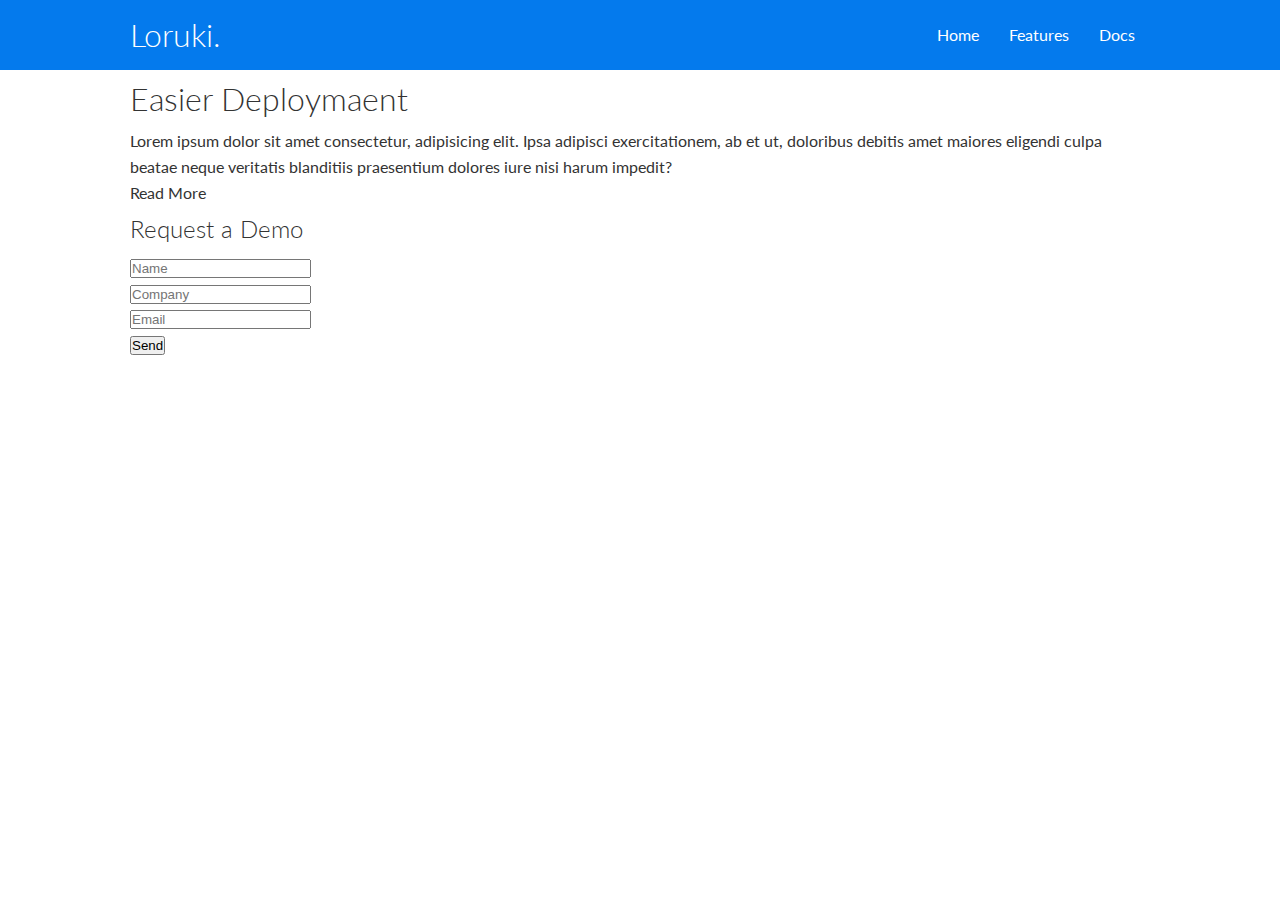
==== index.html @ 9734c360 "Initial commit" ====
<!DOCTYPE html>
<html lang="en">

<head>
    <meta charset="UTF-8">
    <meta name="viewport" content="width=device-width, initial-scale=1.0">
    <link rel="stylesheet" href="https://cdnjs.cloudflare.com/ajax/libs/font-awesome/5.15.2/css/all.min.css" integrity="sha512-HK5fgLBL+xu6dm/Ii3z4xhlSUyZgTT9tuc/hSrtw6uzJOvgRr2a9jyxxT1ely+B+xFAmJKVSTbpM/CuL7qxO8w==" crossorigin="anonymous" />
    <link rel="stylesheet" href="css/style.css">
    <title>Loruki ¦ Cloud Hosting For Everyone</title>
</head>

<body>
    <!--Navbar-->
    <div class="navbar">
        <div class="container flex">
            <h1 class="logo">Loruki.</h1>
            <nav>
                <ul>
                    <li><a href="index.html">Home</a></li>
                    <li><a href="features.html">Features</a></li>
                    <li><a href="docs.html">Docs</a></li>
                </ul>
            </nav>
        </div>
    </div>

    <!--Showcase-->
    <section class="showcase">
        <div class="container grid">
            <div class="showcase-text">
                <h1>Easier Deploymaent</h1>
                <p>Lorem ipsum dolor sit amet consectetur, adipisicing elit. Ipsa adipisci exercitationem, ab et ut, doloribus debitis amet maiores eligendi culpa beatae neque veritatis blanditiis praesentium dolores iure nisi harum impedit?</p>
                <a href="features.html" class="btn btn-outline">Read More</a>
            </div>

            <div class="showcase-form card">
                <h2>Request a Demo</h2>
                <form>
                    <div class="form-control">
                        <input type="text" name="name" placeholder="Name" required>
                    </div>
                    <div class="form-control">
                        <input type="text" name="company" placeholder="Company" required>
                    </div>
                    <div class="form-control">
                        <input type="email" name="email" placeholder="Email" required>
                    </div>
                    <input type="submit" class="btn btn-primary" value="Send">
                </form>
            </div>

        </div>

    </section>

</body>

</html>
---- css/style.css ----
@import url('https://fonts.googleapis.com/css2?family=Lato:wght@300&family=Roboto&display=swap');
* {
    box-sizing: border-box;
    padding: 0;
    margin: 0;
}

body {
    font-family: 'Lato', sans-serif;
    color: #333;
    line-height: 1.6;
}

ul {
    list-style-type: none;
}

a {
    text-decoration: none;
    color: #333;
}

h1,
h2 {
    font-weight: 300;
    line-height: 1.2;
    margin: 10px 0;
}

img {
    width: 100%;
}

.navbar {
    background-color: #047aed;
    color: #fff;
    height: 70px;
}

.navbar ul {
    display: flex;
}

.navbar a {
    color: #fff;
    padding: 10px;
    margin: 0 5px;
}

.navbar a:hover {
    border-bottom: 2px #fff solid;
}

.navbar .flex {
    justify-content: space-between;
}

.container {
    max-width: 1100px;
    margin: 0 auto;
    overflow: auto;
    padding: 0 40px;
}

.flex {
    display: flex;
    justify-content: center;
    align-items: center;
    height: 100%;
}
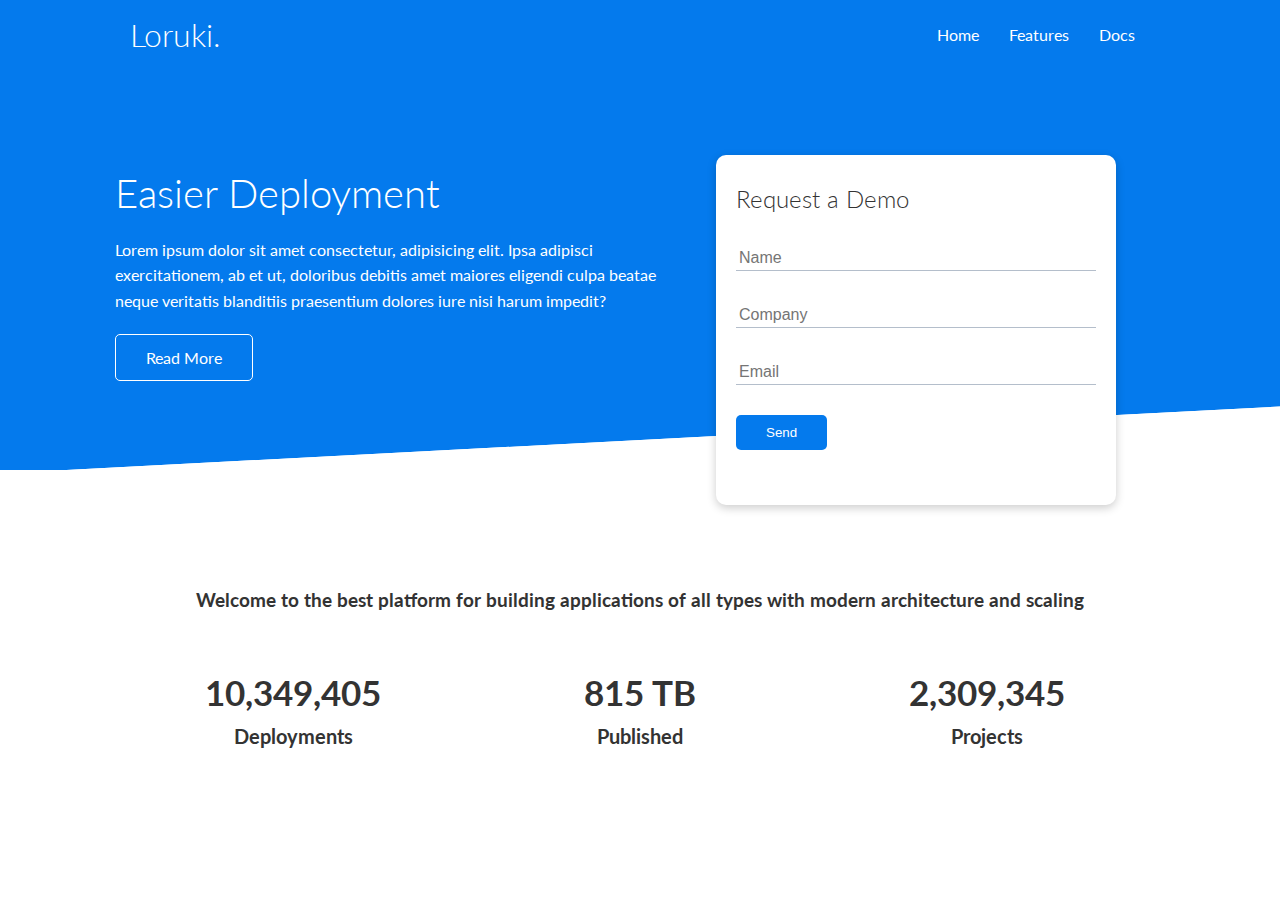
==== commit 444c0d9d: "added stats section" ====
--- a/index.html
+++ b/index.html
@@ -6,6 +6,7 @@
     <meta name="viewport" content="width=device-width, initial-scale=1.0">
     <link rel="stylesheet" href="https://cdnjs.cloudflare.com/ajax/libs/font-awesome/5.15.2/css/all.min.css" integrity="sha512-HK5fgLBL+xu6dm/Ii3z4xhlSUyZgTT9tuc/hSrtw6uzJOvgRr2a9jyxxT1ely+B+xFAmJKVSTbpM/CuL7qxO8w==" crossorigin="anonymous" />
     <link rel="stylesheet" href="css/style.css">
+    <link rel="stylesheet" href="css/utilities.css">
     <title>Loruki ¦ Cloud Hosting For Everyone</title>
 </head>
 
@@ -28,7 +29,7 @@
     <section class="showcase">
         <div class="container grid">
             <div class="showcase-text">
-                <h1>Easier Deploymaent</h1>
+                <h1>Easier Deployment</h1>
                 <p>Lorem ipsum dolor sit amet consectetur, adipisicing elit. Ipsa adipisci exercitationem, ab et ut, doloribus debitis amet maiores eligendi culpa beatae neque veritatis blanditiis praesentium dolores iure nisi harum impedit?</p>
                 <a href="features.html" class="btn btn-outline">Read More</a>
             </div>
@@ -53,6 +54,35 @@
 
     </section>
 
+    <!--Stats-->
+
+    <section class="stats">
+        <div class="container">
+            <h3 class="stats-heading text-center my-1">
+                Welcome to the best platform for building applications of all types with modern architecture and scaling
+            </h3>
+            <div class="grid grid-3 text-center my-4">
+                <div>
+                    <i class="fas fa-server fa-3x"></i>
+                    <h3>10,349,405</h3>
+                    <p class="text-secondary">Deployments</p>
+                </div>
+                <div>
+                    <i class="fas fa-upload fa-3x"></i>
+                    <h3>815 TB</h3>
+                    <p class="text-secondary">Published</p>
+                </div>
+                <div>
+                    <i class="fas fa-project-diagram fa-3x"></i>
+                    <h3>2,309,345</h3>
+                    <p class="text-secondary">Projects</p>
+                </div>
+            </div>
+
+
+        </div>
+    </section>
+
 </body>
 
 </html>--- a/css/style.css
+++ b/css/style.css
@@ -3,6 +3,10 @@
     box-sizing: border-box;
     padding: 0;
     margin: 0;
+}
+
+:root {
+    --primary-color: #047aed;
 }
 
 body {
@@ -31,8 +35,11 @@
     width: 100%;
 }
 
+
+/*Navbar*/
+
 .navbar {
-    background-color: #047aed;
+    background-color: var(--primary-color);
     color: #fff;
     height: 70px;
 }
@@ -55,16 +62,88 @@
     justify-content: space-between;
 }
 
-.container {
-    max-width: 1100px;
-    margin: 0 auto;
-    overflow: auto;
-    padding: 0 40px;
+
+/*ShowCase*/
+
+.showcase {
+    height: 400px;
+    background-color: var(--primary-color);
+    color: #fff;
+    position: relative;
 }
 
-.flex {
-    display: flex;
-    justify-content: center;
-    align-items: center;
-    height: 100%;
+.showcase h1 {
+    font-size: 40px;
+}
+
+.showcase p {
+    margin: 20px 0;
+}
+
+.showcase .grid {
+    grid-template-columns: 55% 45%;
+    gap: 30px;
+    overflow: visible;
+}
+
+.showcase-form {
+    position: relative;
+    top: 60px;
+    height: 350px;
+    width: 400px;
+    padding: 40px;
+    z-index: 100;
+}
+
+.showcase-form .form-control {
+    margin: 30px 0;
+}
+
+.showcase-form input[type="text"],
+.showcase-form input[type="email"] {
+    border: none;
+    border-bottom: 1px solid #b4becb;
+    width: 100%;
+    padding: 3px;
+    font-size: 16px;
+}
+
+.showcase-form input:focus {
+    outline: none;
+}
+
+.showcase::before,
+.showcase::after {
+    content: '';
+    position: absolute;
+    height: 100px;
+    bottom: -70px;
+    right: 0;
+    left: 0;
+    background: #fff;
+    transform: skewY(-3deg);
+    -webkit-transform: skewY(-3deg);
+    -moz-transform: skewY(-3deg);
+    -ms-transform: skewY(-3deg);
+}
+
+
+/* Stats */
+
+.stats {
+    padding-top: 100px;
+}
+
+.stats-heading h3 {
+    max-width: 500px;
+    margin: auto;
+}
+
+.stats .grid h3 {
+    font-size: 35px;
+}
+
+.stats .grid p {
+    font-size: 20px;
+    font-weight: bold;
 }--- a/css/utilities.css
+++ b/css/utilities.css
@@ -0,0 +1,146 @@
+/*Utilities*/
+
+.container {
+    max-width: 1100px;
+    margin: 0 auto;
+    overflow: auto;
+    padding: 0 40px;
+}
+
+.flex {
+    display: flex;
+    justify-content: center;
+    align-items: center;
+    height: 100%;
+}
+
+.grid {
+    display: grid;
+    grid-template-columns: repeat(2, 1fr);
+    gap: 20px;
+    height: 100%;
+    justify-content: center;
+    align-items: center;
+}
+
+.grid-3 {
+    grid-template-columns: repeat(3, 1fr);
+}
+
+.card {
+    background-color: #fff;
+    color: #333;
+    border-radius: 10px;
+    box-shadow: 0 3px 10px rgba(0, 0, 0, 0.2);
+    padding: 20px;
+    margin: 10px;
+}
+
+.btn {
+    display: inline-block;
+    padding: 10px 30px;
+    cursor: pointer;
+    background-color: var(--primary-color);
+    color: #fff;
+    border-radius: 5px;
+    border: none;
+}
+
+.btn:hover {
+    transform: scale(.9);
+}
+
+.btn-outline {
+    background-color: transparent;
+    border: 1px #fff solid;
+}
+
+.text-center {
+    text-align: center;
+}
+
+
+/* Margins */
+
+.my-1 {
+    margin: 1rem 0;
+}
+
+.my-2 {
+    margin: 1.5rem 0;
+}
+
+.my-3 {
+    margin: 2rem 0;
+}
+
+.my-4 {
+    margin: 3rem 0;
+}
+
+.my-5 {
+    margin: 4rem 0;
+}
+
+.m-1 {
+    margin: 1rem;
+}
+
+.m-2 {
+    margin: 1.5rem;
+}
+
+.m-3 {
+    margin: 2rem;
+}
+
+.m-4 {
+    margin: 3rem;
+}
+
+.m-5 {
+    margin: 4rem;
+}
+
+
+/* Paddings */
+
+.py-1 {
+    padding: 1rem 0;
+}
+
+.py-2 {
+    padding: 1.5rem 0;
+}
+
+.py-3 {
+    padding: 2rem 0;
+}
+
+.py-4 {
+    padding: 3rem 0;
+}
+
+.py-5 {
+    padding: 4rem 0;
+}
+
+.p-1 {
+    padding: 1rem;
+}
+
+.p-2 {
+    padding: 1.5rem;
+}
+
+.p-3 {
+    padding: 2rem;
+}
+
+.p-4 {
+    padding: 3rem;
+}
+
+.p-5 {
+    padding: 4rem;
+}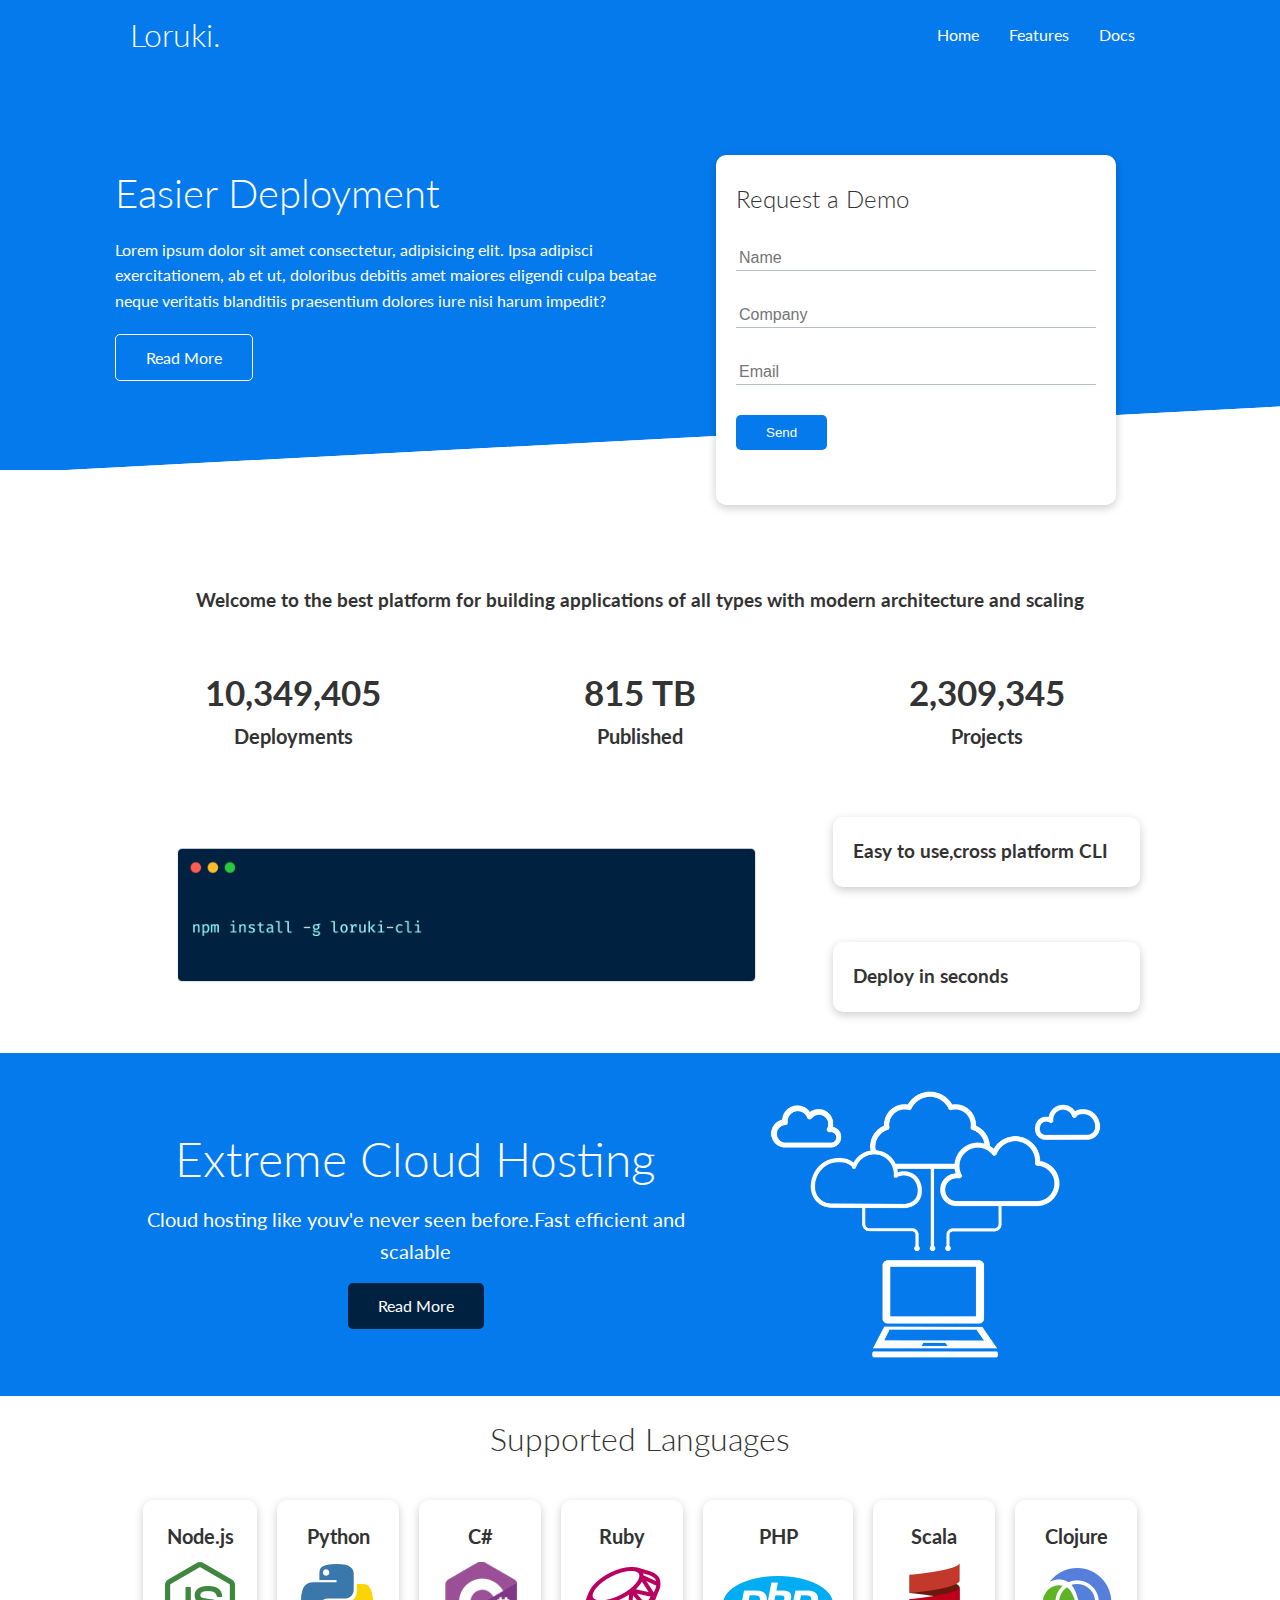
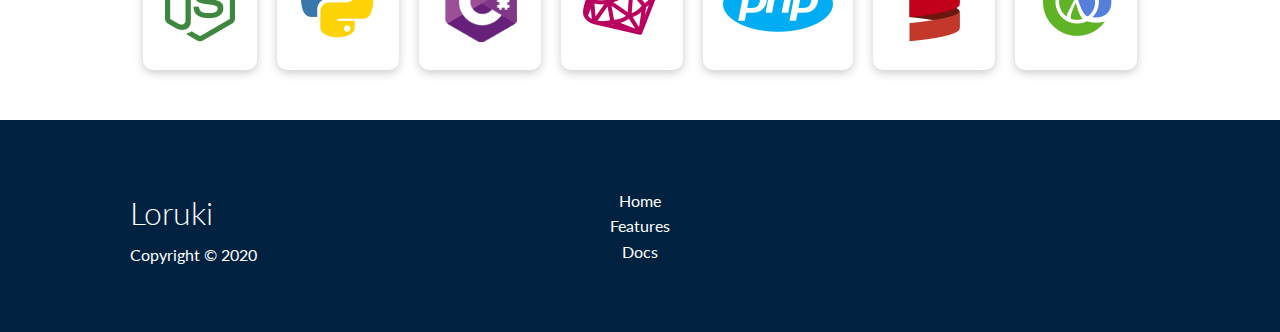
==== commit 70927a6a: "home page complete" ====
--- a/index.html
+++ b/index.html
@@ -83,6 +83,90 @@
         </div>
     </section>
 
+    <!-- Cli -->
+    <section class="cli">
+        <div class="container grid">
+            <img src="images/cli.png" alt="cli">
+            <div class="card">
+                <h3>Easy to use,cross platform CLI </h3>
+            </div>
+            <div class="card">
+                <h3>Deploy in seconds</h3>
+            </div>
+        </div>
+    </section>
+
+    <!-- Cloud-->
+    <section class="cloud bg-primary my-2 py-2">
+        <div class="container grid">
+            <div class="text-center">
+                <h2 class="lg">Extreme Cloud Hosting</h2>
+                <p class="lead my-1">Cloud hosting like youv'e never seen before.Fast efficient and scalable</p>
+                <a href="features.html" class="btn btn-dark">Read More</a>
+            </div>
+
+            <img src="images/cloud.png" alt="" srcset="">
+
+        </div>
+    </section>
+
+    <section class="languages">
+        <h2 class="md text-center my-2">
+            Supported Languages
+        </h2>
+        <div class="container flex">
+            <div class="card">
+                <h4>Node.js</h4>
+                <img src="images/logos/node.png" alt="" srcset="">
+            </div>
+            <div class="card">
+                <h4>Python</h4>
+                <img src="images/logos/python.png" alt="" srcset="">
+            </div>
+            <div class="card">
+                <h4>C#</h4>
+                <img src="images/logos/csharp.png" alt="" srcset="">
+            </div>
+            <div class="card">
+                <h4>Ruby</h4>
+                <img src="images/logos/ruby.png" alt="" srcset="">
+            </div>
+            <div class="card">
+                <h4>PHP</h4>
+                <img src="images/logos/php.png" alt="" srcset="">
+            </div>
+            <div class="card">
+                <h4>Scala</h4>
+                <img src="images/logos/scala.png" alt="" srcset="">
+            </div>
+            <div class="card">
+                <h4>Clojure</h4>
+                <img src="images/logos/clojure.png" alt="" srcset="">
+            </div>
+        </div>
+    </section>
+    <footer class="footer bg-dark py-5">
+        <div class="container grid grid-3">
+            <div class="div">
+                <h1>Loruki</h1>
+                <p>Copyright &copy; 2020</p>
+            </div>
+            <nav>
+                <ul class="text-center">
+                    <li><a href="index.html">Home</a></li>
+                    <li><a href="freatures.html">Features</a></li>
+                    <li><a href="docs.html">Docs</a></li>
+                </ul>
+            </nav>
+            <div class="social" class="text-center">
+                <a href="#"><i class="fab fa-github fa-2x"></i></a>
+                <a href="#"><i class="fab fa-facebook fa-2x"></i></a>
+                <a href="#"><i class="fab fa-instagram fa-2x"></i></a>
+                <a href="#"><i class="fab fa-twitter fa-2x"></i></a>
+            </div>
+        </div>
+    </footer>
+
 </body>
 
 </html>--- a/css/style.css
+++ b/css/style.css
@@ -7,6 +7,9 @@
 
 :root {
     --primary-color: #047aed;
+    --secondary-color: #1c3fa8;
+    --dark-color: #002240;
+    --light-color: #f4f4f4;
 }
 
 body {
@@ -146,4 +149,115 @@
 .stats .grid p {
     font-size: 20px;
     font-weight: bold;
+}
+
+
+/* CLI */
+
+.cli .grid {
+    grid-template-columns: repeat(3, 1fr);
+    grid-template-rows: repeat(2, 1fr);
+}
+
+.cli .grid>*:first-child {
+    grid-column: 1/span 2;
+    grid-row: 1/span 2;
+}
+
+
+/* Cloud */
+
+.cloud .grid {
+    grid-template-columns: 4fr 3fr;
+}
+
+
+/* Languages */
+
+.languages .card {
+    text-align: center;
+    margin: 18px 10px 40px;
+    transition: 0.2s ease-in;
+}
+
+.languages .flex {
+    flex-wrap: wrap;
+}
+
+.languages,
+.card h4 {
+    font-size: 20px;
+    margin-bottom: 10px;
+}
+
+.languages .card:hover {
+    transform: translateY(-15px);
+}
+
+
+/* Footer */
+
+.footer .social a {
+    margin: 0 10px;
+}
+
+.footer ul a:hover {
+    border-bottom: 2px solid #fff;
+}
+
+.footer .social i:hover {
+    transform: scale(1.2);
+}
+
+
+/* Media Queries */
+
+
+/* Tablets and under */
+
+@media (max-width:943px) {
+    .grid,
+    .showcase .grid,
+    .stats .grid,
+    .cli .grid,
+    .cloud .grid {
+        grid-template-columns: 1fr;
+        grid-template-rows: 1fr;
+    }
+    .showcase {
+        height: auto;
+    }
+    .showcase-text {
+        text-align: center;
+        margin-top: 40px;
+    }
+    .showcase-form {
+        justify-self: center;
+        margin: auto;
+    }
+    .cli .grid>*:first-child {
+        grid-row: 1;
+        grid-column: 1;
+    }
+    .footer .social a {
+        margin: 0 5px;
+    }
+    .cli .card {
+        text-align: center;
+    }
+}
+
+
+/* Moblie */
+
+@media (max-width:500px) {
+    .navbar {
+        height: 110px;
+    }
+    .navbar .flex {
+        flex-direction: column;
+    }
+    .navbar nav {
+        background: rgba(0, 0, 0, 0.2);
+    }
 }--- a/css/utilities.css
+++ b/css/utilities.css
@@ -60,6 +60,65 @@
 }
 
 
+/* Backrounds and coloured buttons */
+
+.bg-primary,
+.btn-primary {
+    background-color: var(--primary-color);
+    color: #fff;
+}
+
+.bg-secondary,
+.btn-secondary {
+    background-color: var(--secondary-color);
+    color: #fff;
+}
+
+.bg-dark,
+.btn-dark {
+    background-color: var(--dark-color);
+    color: #fff;
+}
+
+.bg-light,
+.btn-light {
+    background-color: var(--light-color);
+    color: #333;
+}
+
+.bg-primary a,
+.btn-primary a,
+.bg-secondary a,
+.btn-secondary a,
+.bg-dark a,
+.btn-dark a {
+    color: #fff;
+}
+
+
+/* Text sizes */
+
+.lead {
+    font-size: 20px;
+}
+
+.sm {
+    font-size: 1rem;
+}
+
+.md {
+    font-size: 2rem;
+}
+
+.lg {
+    font-size: 3rem;
+}
+
+.xl {
+    font-size: 4rem;
+}
+
+
 /* Margins */
 
 .my-1 {
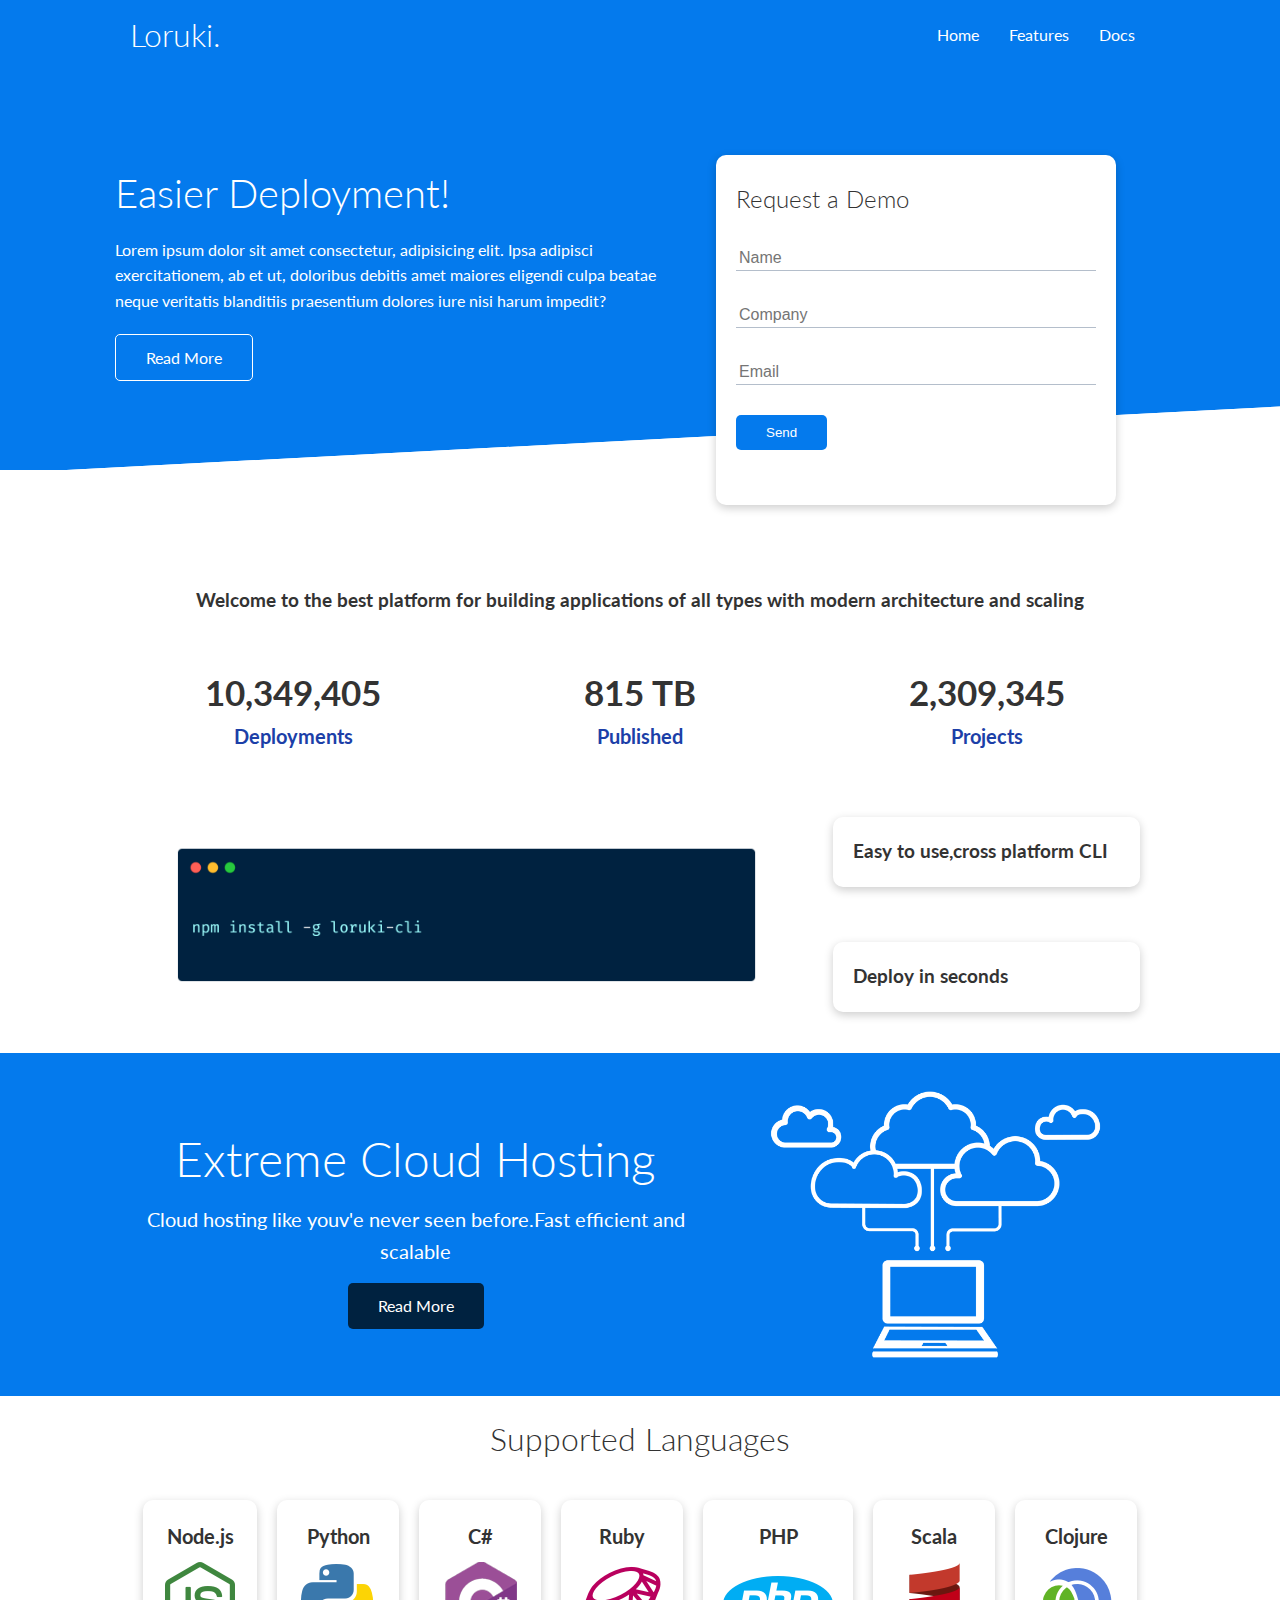
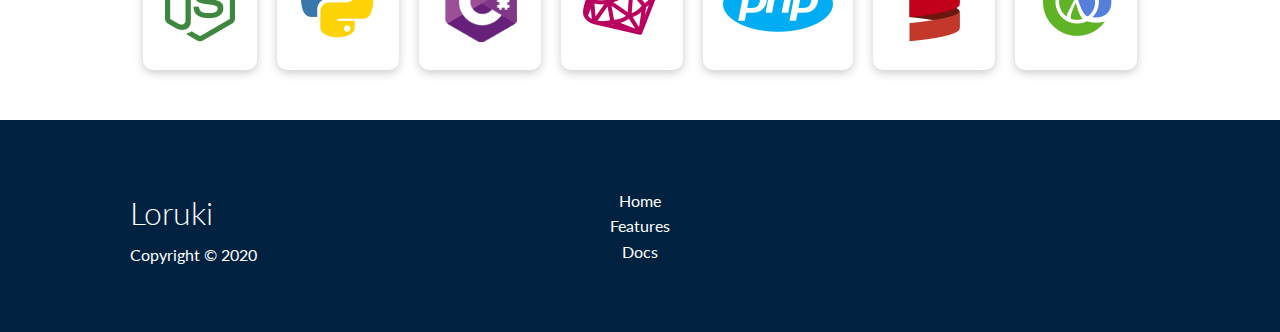
==== commit 4856529c: "fd" ====
--- a/index.html
+++ b/index.html
@@ -2,11 +2,11 @@
 <html lang="en">
 
 <head>
-    <meta charset="UTF-8">
-    <meta name="viewport" content="width=device-width, initial-scale=1.0">
+    <meta charset="UTF-8" />
+    <meta name="viewport" content="width=device-width, initial-scale=1.0" />
     <link rel="stylesheet" href="https://cdnjs.cloudflare.com/ajax/libs/font-awesome/5.15.2/css/all.min.css" integrity="sha512-HK5fgLBL+xu6dm/Ii3z4xhlSUyZgTT9tuc/hSrtw6uzJOvgRr2a9jyxxT1ely+B+xFAmJKVSTbpM/CuL7qxO8w==" crossorigin="anonymous" />
-    <link rel="stylesheet" href="css/style.css">
-    <link rel="stylesheet" href="css/utilities.css">
+    <link rel="stylesheet" href="css/style.css" />
+    <link rel="stylesheet" href="css/utilities.css" />
     <title>Loruki ¦ Cloud Hosting For Everyone</title>
 </head>
 
@@ -29,8 +29,10 @@
     <section class="showcase">
         <div class="container grid">
             <div class="showcase-text">
-                <h1>Easier Deployment</h1>
-                <p>Lorem ipsum dolor sit amet consectetur, adipisicing elit. Ipsa adipisci exercitationem, ab et ut, doloribus debitis amet maiores eligendi culpa beatae neque veritatis blanditiis praesentium dolores iure nisi harum impedit?</p>
+                <h1>Easier Deployment!</h1>
+                <p>
+                    Lorem ipsum dolor sit amet consectetur, adipisicing elit. Ipsa adipisci exercitationem, ab et ut, doloribus debitis amet maiores eligendi culpa beatae neque veritatis blanditiis praesentium dolores iure nisi harum impedit?
+                </p>
                 <a href="features.html" class="btn btn-outline">Read More</a>
             </div>
 
@@ -38,20 +40,18 @@
                 <h2>Request a Demo</h2>
                 <form>
                     <div class="form-control">
-                        <input type="text" name="name" placeholder="Name" required>
+                        <input type="text" name="name" placeholder="Name" required />
                     </div>
                     <div class="form-control">
-                        <input type="text" name="company" placeholder="Company" required>
+                        <input type="text" name="company" placeholder="Company" required />
                     </div>
                     <div class="form-control">
-                        <input type="email" name="email" placeholder="Email" required>
+                        <input type="email" name="email" placeholder="Email" required />
                     </div>
-                    <input type="submit" class="btn btn-primary" value="Send">
+                    <input type="submit" class="btn btn-primary" value="Send" />
                 </form>
             </div>
-
         </div>
-
     </section>
 
     <!--Stats-->
@@ -78,17 +78,15 @@
                     <p class="text-secondary">Projects</p>
                 </div>
             </div>
-
-
         </div>
     </section>
 
     <!-- Cli -->
     <section class="cli">
         <div class="container grid">
-            <img src="images/cli.png" alt="cli">
+            <img src="images/cli.png" alt="cli" />
             <div class="card">
-                <h3>Easy to use,cross platform CLI </h3>
+                <h3>Easy to use,cross platform CLI</h3>
             </div>
             <div class="card">
                 <h3>Deploy in seconds</h3>
@@ -101,47 +99,46 @@
         <div class="container grid">
             <div class="text-center">
                 <h2 class="lg">Extreme Cloud Hosting</h2>
-                <p class="lead my-1">Cloud hosting like youv'e never seen before.Fast efficient and scalable</p>
+                <p class="lead my-1">
+                    Cloud hosting like youv'e never seen before.Fast efficient and scalable
+                </p>
                 <a href="features.html" class="btn btn-dark">Read More</a>
             </div>
 
-            <img src="images/cloud.png" alt="" srcset="">
-
+            <img src="images/cloud.png" alt="" srcset="" />
         </div>
     </section>
 
     <section class="languages">
-        <h2 class="md text-center my-2">
-            Supported Languages
-        </h2>
+        <h2 class="md text-center my-2">Supported Languages</h2>
         <div class="container flex">
             <div class="card">
                 <h4>Node.js</h4>
-                <img src="images/logos/node.png" alt="" srcset="">
+                <img src="images/logos/node.png" alt="" srcset="" />
             </div>
             <div class="card">
                 <h4>Python</h4>
-                <img src="images/logos/python.png" alt="" srcset="">
+                <img src="images/logos/python.png" alt="" srcset="" />
             </div>
             <div class="card">
                 <h4>C#</h4>
-                <img src="images/logos/csharp.png" alt="" srcset="">
+                <img src="images/logos/csharp.png" alt="" srcset="" />
             </div>
             <div class="card">
                 <h4>Ruby</h4>
-                <img src="images/logos/ruby.png" alt="" srcset="">
+                <img src="images/logos/ruby.png" alt="" srcset="" />
             </div>
             <div class="card">
                 <h4>PHP</h4>
-                <img src="images/logos/php.png" alt="" srcset="">
+                <img src="images/logos/php.png" alt="" srcset="" />
             </div>
             <div class="card">
                 <h4>Scala</h4>
-                <img src="images/logos/scala.png" alt="" srcset="">
+                <img src="images/logos/scala.png" alt="" srcset="" />
             </div>
             <div class="card">
                 <h4>Clojure</h4>
-                <img src="images/logos/clojure.png" alt="" srcset="">
+                <img src="images/logos/clojure.png" alt="" srcset="" />
             </div>
         </div>
     </section>
@@ -166,7 +163,6 @@
             </div>
         </div>
     </footer>
-
 </body>
 
 </html>--- a/css/style.css
+++ b/css/style.css
@@ -10,6 +10,8 @@
     --secondary-color: #1c3fa8;
     --dark-color: #002240;
     --light-color: #f4f4f4;
+    --success-color: #5cb85c;
+    --error-color: #d9534f;
 }
 
 body {
@@ -195,6 +197,73 @@
 }
 
 
+/* Features */
+
+.features-head img,
+.docs-head img {
+    width: 200px;
+    justify-self: flex-end;
+}
+
+.features-sub-head img {
+    width: 300px;
+    justify-self: flex-end;
+}
+
+.features-main .card>i {
+    margin-right: 20px;
+}
+
+.features-main .grid {
+    padding: 30px;
+}
+
+.features-main .grid {
+    grid-template-columns: repeat(3, 1fr);
+    grid-template-rows: repeat(3, 1fr);
+}
+
+.features-main .grid>*:first-child {
+    grid-column: 1/span 3;
+    grid-row: 1/span 1;
+}
+
+.features-main .grid>*:nth-of-type(2) {
+    grid-column: 1/span 2;
+    grid-row: 2/span 1;
+}
+
+
+/* Docs */
+
+.docs-main {
+    margin: 20px 0;
+}
+
+.docs-main .grid {
+    grid-template-columns: 1fr 2fr;
+    align-items: flex-start;
+}
+
+.docs-main nav li {
+    font-size: 17px;
+    padding-bottom: 5px;
+    margin-bottom: 5px;
+    border-bottom: 1px solid #ccc;
+}
+
+.docs-main a:hover {
+    font-weight: bold;
+}
+
+code,
+pre {
+    background-color: #333;
+    color: #fff;
+    padding: 10px 10px;
+}
+
+
 /* Footer */
 
 .footer .social a {
@@ -215,12 +284,14 @@
 
 /* Tablets and under */
 
-@media (max-width:943px) {
+@media (max-width:768px) {
     .grid,
     .showcase .grid,
     .stats .grid,
     .cli .grid,
-    .cloud .grid {
+    .cloud .grid,
+    .features-main .grid,
+    .docs-main .grid {
         grid-template-columns: 1fr;
         grid-template-rows: 1fr;
     }
@@ -245,6 +316,16 @@
     .cli .card {
         text-align: center;
     }
+    .features-head,
+    .features-sub-head,
+    .docs-head {
+        text-align: center;
+    }
+    .features-head img,
+    .features-sub-head img,
+    .docs-head img {
+        justify-self: center;
+    }
 }
 
 
--- a/css/utilities.css
+++ b/css/utilities.css
@@ -5,6 +5,30 @@
     margin: 0 auto;
     overflow: auto;
     padding: 0 40px;
+}
+
+
+/* Alert */
+
+.alert {
+    background-color: var(--light-color);
+    padding: 10px 20px;
+    font-weight: bold;
+    margin: 15px 0;
+}
+
+.alert i {
+    margin-right: 10px;
+}
+
+.alert-success {
+    background-color: var(--success-color);
+    color: #fff;
+}
+
+.alert-error {
+    background-color: var(--error-color);
+    color: #fff;
 }
 
 .flex {
@@ -47,7 +71,7 @@
 }
 
 .btn:hover {
-    transform: scale(.9);
+    transform: scale(.98);
 }
 
 .btn-outline {
@@ -96,6 +120,25 @@
 }
 
 
+/* Text colors */
+
+.text-primary {
+    color: var(--primary-color);
+}
+
+.text-secondary {
+    color: var(--secondary-color);
+}
+
+.text-dark {
+    color: var(--dark-color);
+}
+
+.text-light {
+    color: var(--light-color);
+}
+
+
 /* Text sizes */
 
 .lead {
